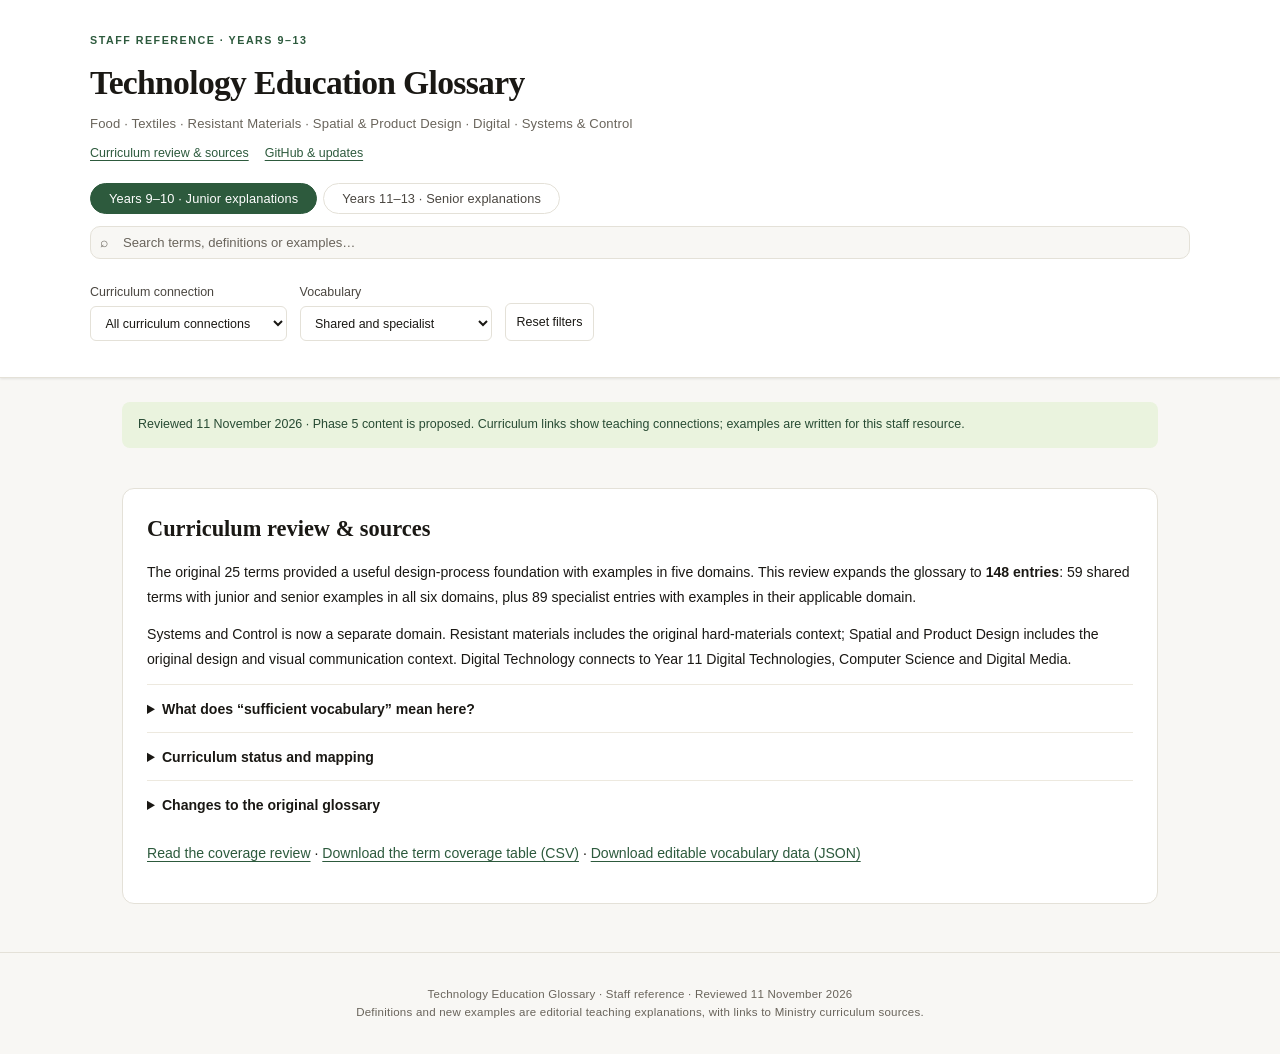
==== index.template.html @ 0e72cec4 "Expand staff glossary to 148 entries with six domains and curriculum review" ====
<!DOCTYPE html>
<html lang="en-NZ">
<head>
<meta charset="utf-8">
<meta name="viewport" content="width=device-width, initial-scale=1">
<meta name="description" content="A staff technology education glossary with junior and senior explanations, six technology domains and curriculum connections.">
<title>Technology Education Glossary</title>
<link rel="stylesheet" href="style.css?v=20261111">
</head>
<body>
<a class="skip-link" href="#termList">Skip to glossary</a>
<header class="site-header">
 <div class="header-top">
  <div class="eyebrow">STAFF REFERENCE · YEARS 9–13</div>
  <h1>Technology Education Glossary</h1>
  <p>Food · Textiles · Resistant Materials · Spatial &amp; Product Design · Digital · Systems &amp; Control</p>
  <div class="top-links"><a href="#review">Curriculum review &amp; sources</a><a href="https://github.com/AliaM001/tech-glossary">GitHub &amp; updates</a></div>
 </div>
 <div class="header-controls">
  <div class="level-toggle" role="group" aria-label="Explanation level">
   <button class="level-btn active" data-level="junior" aria-pressed="true">Years 9–10 · Junior explanations</button>
   <button class="level-btn" data-level="senior" aria-pressed="false">Years 11–13 · Senior explanations</button>
  </div>
  <div class="search-filter-row">
   <div class="search-wrap"><label for="searchInput" class="sr-only">Search glossary terms, definitions and examples</label><span class="search-icon" aria-hidden="true">⌕</span><input type="search" id="searchInput" placeholder="Search terms, definitions or examples…"></div>
  </div>
  <div class="filter-pills" id="filterRow" role="group" aria-label="Technology domain"></div>
  <div class="select-row">
   <label for="curriculumSelect">Curriculum connection <select id="curriculumSelect"><option value="all">All curriculum connections</option><option value="nzc">NZC 2007+ framework</option><option value="p4">Phase 4 · Years 9–10</option><option value="p5">Phase 5 · Proposed content</option></select></label>
   <label for="kindSelect">Vocabulary <select id="kindSelect"><option value="all">Shared and specialist</option><option value="shared">Shared across six domains</option><option value="specialist">Specialist vocabulary</option></select></label>
   <button class="reset-btn" id="resetBtn">Reset filters</button>
  </div>
  <div class="alpha-row" id="alphaBar" role="group" aria-label="First letter of term"></div>
 </div>
</header>
<main>
 <div class="review-note">Reviewed 11 November 2026 · Phase 5 content is proposed. Curriculum links show teaching connections; examples are written for this staff resource.</div>
 <div class="count-label" id="countLabel" aria-live="polite" role="status"></div>
 <div id="termList" tabindex="-1"></div>
 <section id="review" class="review-section" aria-labelledby="reviewTitle">
  <h2 id="reviewTitle">Curriculum review &amp; sources</h2>
  <p>The original 25 terms provided a useful design-process foundation with examples in five domains. This review expands the glossary to <strong>148 entries</strong>: 59 shared terms with junior and senior examples in all six domains, plus 89 specialist entries with examples in their applicable domain.</p>
  <p>Systems and Control is now a separate domain. Resistant materials includes the original hard-materials context; Spatial and Product Design includes the original design and visual communication context. Digital Technology connects to Year 11 Digital Technologies, Computer Science and Digital Media.</p>
  <details><summary>What does “sufficient vocabulary” mean here?</summary>
   <p>This is a broad foundation for staff planning, assessed by coverage of curriculum strands and recurring disciplinary concepts, rather than a minimum word count. It supports vocabulary teaching across NZC 2007+, Phase 4 and the proposed Phase 5 subject pathways. It is not a statement-by-statement certification of a teaching programme or an NCEA assessment guide.</p>
   <p>Specialist entries group some related concepts. Staff should unpack them in their units, teach the exact tools, techniques, ingredients, materials and software used, and revisit vocabulary as the proposed senior content develops. Junior explanations make advanced terms approachable; they do not imply that all senior concepts are compulsory in Years 9–10.</p>
  </details>
  <details><summary>Curriculum status and mapping</summary>
   <ul>
    <li><strong>NZC 2007+:</strong> the existing Technology framework, including the 2017 digital technology revision. Review connections cover technological practice, technological knowledge and nature of technology, including all eight achievement-objective components.</li>
    <li><strong>Phase 4:</strong> Years 9–10 content in the 2026 National Curriculum Statement. The review uses Schedule 2, pp. 274–280: Design, Make, and Innovate; Spatial and Product Design; Materials Technology; Food and Processing; Systems and Control; and Digital Technology.</li>
    <li><strong>Phase 5:</strong> the eight October 2026 subject teaching documents. Tāhūrangi identifies this content as proposed, with formal status and assessment information pending and staged use planned from 2028–2030. The current senior curriculum remains in effect during transition.</li>
   </ul>
   <p>Each card links to the relevant source and location. “Teaching connection” is an editorial mapping, not a claim that the exact glossary term appears verbatim in a mandatory statement. Level and domain filters change the examples shown. Curriculum filters show entries with a mapped connection; they are not year-level teaching checklists.</p>
  </details>
  <details><summary>Changes to the original glossary</summary>
   <p>All original entries and examples are retained. Systems and Control examples are added to every original entry. Seven definitions are revised: Attribute, Context, Critical evaluation, Manipulating materials, Sustainability, Transformation processes, and Usability testing. The revisions avoid rigid distinctions, acknowledge contextual judgement and remove an assumption that usability tests must use think-aloud.</p>
   <p>Numerical values in examples are illustrative design targets or scenarios. Use appropriate expert guidance and school procedures when establishing actual safety limits or operating requirements.</p>
  </details>
  <p><a href="CURRICULUM-REVIEW.md">Read the coverage review</a> · <a href="coverage.csv" download>Download the term coverage table (CSV)</a> · <a href="terms.json" download>Download editable vocabulary data (JSON)</a></p>
  <div id="sourceList"></div>
 </section>
</main>
<footer>Technology Education Glossary · Staff reference · Reviewed 11 November 2026<br>Definitions and new examples are editorial teaching explanations, with links to Ministry curriculum sources.</footer>
<noscript><p class="review-note">JavaScript is required for search and glossary cards. You can <a href="terms.json">read the vocabulary data</a> or <a href="CURRICULUM-REVIEW.md">open the curriculum review</a>.</p></noscript>
<script id="glossary-data" type="application/json">__GLOSSARY_DATA__</script>
<script src="app.js?v=20261111"></script>
</body>
</html>
---- style.css ----
*, *::before, *::after { box-sizing: border-box; margin: 0; padding: 0; }

  :root {
    --bg: #f8f7f4;
    --surface: #ffffff;
    --border: #e4e1d8;
    --border-light: #ede9df;
    --text-primary: #1a1814;
    --text-secondary: #4a4640;
    --text-muted: #8a867e;
    --accent: #2d5a3d;
    --accent-light: #eaf3de;
    --radius-sm: 6px;
    --radius-md: 10px;
    --radius-lg: 14px;
    --shadow: 0 1px 3px rgba(0,0,0,0.06), 0 1px 2px rgba(0,0,0,0.04);
  }

  body {
    font-family: 'Georgia', 'Times New Roman', serif;
    background: var(--bg);
    color: var(--text-primary);
    min-height: 100vh;
    line-height: 1.6;
  }

  /* HEADER */
  .site-header {
    background: var(--surface);
    border-bottom: 1px solid var(--border);
    padding: 2rem 2rem 1.5rem;
    position: sticky;
    top: 0;
    z-index: 100;
    box-shadow: var(--shadow);
  }

  .header-top {
    max-width: 1100px;
    margin: 0 auto 1.25rem;
  }

  .header-top h1 {
    font-size: clamp(1.15rem, 2.5vw, 1.5rem);
    font-weight: 700;
    letter-spacing: -0.02em;
    color: var(--text-primary);
    margin-bottom: 0.2rem;
  }

  .header-top p {
    font-size: 0.82rem;
    color: var(--text-muted);
    font-family: 'Helvetica Neue', Arial, sans-serif;
    letter-spacing: 0.01em;
  }

  .header-controls {
    max-width: 1100px;
    margin: 0 auto;
    display: flex;
    flex-direction: column;
    gap: 0.75rem;
  }

  /* LEVEL TOGGLE */
  .level-toggle {
    display: flex;
    gap: 6px;
  }

  .level-btn {
    font-family: 'Helvetica Neue', Arial, sans-serif;
    font-size: 0.8rem;
    font-weight: 500;
    padding: 7px 18px;
    border-radius: 30px;
    border: 1.5px solid var(--border);
    cursor: pointer;
    background: var(--surface);
    color: var(--text-secondary);
    transition: all 0.15s;
    letter-spacing: 0.01em;
  }

  .level-btn.active {
    background: var(--accent);
    color: #fff;
    border-color: var(--accent);
  }

  .level-btn:hover:not(.active) {
    border-color: var(--accent);
    color: var(--accent);
  }

  /* SEARCH + FILTERS */
  .search-filter-row {
    display: flex;
    gap: 8px;
    flex-wrap: wrap;
    align-items: center;
  }

  .search-wrap {
    position: relative;
    flex: 1;
    min-width: 200px;
  }

  .search-icon {
    position: absolute;
    left: 10px;
    top: 50%;
    transform: translateY(-50%);
    color: var(--text-muted);
    pointer-events: none;
    font-size: 0.85rem;
  }

  #searchInput {
    font-family: 'Helvetica Neue', Arial, sans-serif;
    font-size: 0.82rem;
    width: 100%;
    padding: 8px 12px 8px 32px;
    border: 1px solid var(--border);
    border-radius: var(--radius-md);
    background: var(--bg);
    color: var(--text-primary);
    outline: none;
    transition: border-color 0.15s;
  }

  #searchInput:focus { border-color: var(--accent); }
  #searchInput::placeholder { color: var(--text-muted); }

  .filter-pills {
    display: flex;
    gap: 5px;
    flex-wrap: wrap;
  }

  .pill {
    font-family: 'Helvetica Neue', Arial, sans-serif;
    font-size: 0.72rem;
    font-weight: 500;
    padding: 5px 11px;
    border-radius: 20px;
    border: 1px solid var(--border);
    cursor: pointer;
    background: var(--surface);
    color: var(--text-secondary);
    transition: all 0.12s;
    letter-spacing: 0.01em;
    white-space: nowrap;
  }

  .pill:hover { border-color: var(--text-secondary); }
  .pill.active { font-weight: 600; }

  .pill-all.active { background: var(--text-primary); color: #fff; border-color: var(--text-primary); }
  .pill-food.active { background: #3B6D11; color: #fff; border-color: #3B6D11; }
  .pill-textiles.active { background: #993556; color: #fff; border-color: #993556; }
  .pill-hard.active { background: #854F0B; color: #fff; border-color: #854F0B; }
  .pill-design.active { background: #534AB7; color: #fff; border-color: #534AB7; }
  .pill-digital.active { background: #185FA5; color: #fff; border-color: #185FA5; }

  /* ALPHA BAR */
  .alpha-row {
    display: flex;
    gap: 3px;
    flex-wrap: wrap;
  }

  .alpha-btn {
    font-family: 'Helvetica Neue', Arial, sans-serif;
    font-size: 0.72rem;
    font-weight: 500;
    padding: 3px 7px;
    border-radius: var(--radius-sm);
    border: 1px solid var(--border-light);
    cursor: pointer;
    background: transparent;
    color: var(--text-muted);
    transition: all 0.12s;
  }

  .alpha-btn:hover { border-color: var(--text-secondary); color: var(--text-secondary); }
  .alpha-btn.active { background: var(--surface); border-color: var(--border); color: var(--text-primary); font-weight: 600; box-shadow: var(--shadow); }

  /* MAIN */
  main {
    max-width: 1100px;
    margin: 0 auto;
    padding: 1.5rem 2rem 3rem;
  }

  .count-label {
    font-family: 'Helvetica Neue', Arial, sans-serif;
    font-size: 0.75rem;
    color: var(--text-muted);
    margin-bottom: 1rem;
    letter-spacing: 0.02em;
    text-transform: uppercase;
  }

  /* TERM CARDS */
  .term-card {
    background: var(--surface);
    border: 1px solid var(--border);
    border-radius: var(--radius-lg);
    padding: 1.25rem 1.5rem;
    margin-bottom: 10px;
    box-shadow: var(--shadow);
  }

  .term-name {
    font-size: 1.1rem;
    font-weight: 700;
    color: var(--text-primary);
    margin-bottom: 0.5rem;
    letter-spacing: -0.01em;
  }

  .def-text {
    font-size: 0.88rem;
    color: var(--text-secondary);
    line-height: 1.7;
    margin-bottom: 1rem;
  }

  .examples-label {
    font-family: 'Helvetica Neue', Arial, sans-serif;
    font-size: 0.68rem;
    font-weight: 600;
    color: var(--text-muted);
    letter-spacing: 0.08em;
    text-transform: uppercase;
    margin-bottom: 8px;
  }

  .examples-grid {
    display: grid;
    grid-template-columns: repeat(auto-fit, minmax(180px, 1fr));
    gap: 7px;
  }

  .ex-chip {
    font-family: 'Helvetica Neue', Arial, sans-serif;
    font-size: 0.75rem;
    padding: 9px 11px;
    border-radius: var(--radius-md);
    border: 1px solid;
    line-height: 1.5;
  }

  .ex-chip .area {
    font-weight: 700;
    display: block;
    margin-bottom: 5px;
    font-size: 0.68rem;
    text-transform: uppercase;
    letter-spacing: 0.04em;
  }

  .ex-chip ul {
    margin: 0;
    padding: 0 0 0 14px;
    list-style: disc;
  }

  .ex-chip ul li {
    margin-bottom: 3px;
  }

  .ex-food { background: #EAF3DE; border-color: #97C459; color: #1f4008; }
  .ex-food .area { color: #2d5a12; }
  .ex-textiles { background: #FBEAF0; border-color: #ED93B1; color: #3d0f1e; }
  .ex-textiles .area { color: #7a2645; }
  .ex-hard { background: #FAEEDA; border-color: #EF9F27; color: #321b01; }
  .ex-hard .area { color: #6b3d08; }
  .ex-design { background: #EEEDFE; border-color: #AFA9EC; color: #1e1848; }
  .ex-design .area { color: #433ca0; }
  .ex-digital { background: #E6F1FB; border-color: #85B7EB; color: #031d36; }
  .ex-digital .area { color: #124b87; }

  .no-results {
    text-align: center;
    padding: 4rem 1rem;
    color: var(--text-muted);
    font-size: 0.9rem;
  }

  /* FOOTER */
  footer {
    text-align: center;
    padding: 2rem;
    font-family: 'Helvetica Neue', Arial, sans-serif;
    font-size: 0.72rem;
    color: var(--text-muted);
    border-top: 1px solid var(--border);
    letter-spacing: 0.02em;
  }

  @media (max-width: 600px) {
    .site-header { padding: 1.25rem 1rem 1rem; }
    main { padding: 1rem 1rem 2rem; }
    .examples-grid { grid-template-columns: 1fr; }
  }

/* Staff reference additions */
:root { --text-muted: #69645b; }
.site-header { position: static; }
.eyebrow { font: 700 .67rem/1.5 Arial,sans-serif; letter-spacing:.14em; color:var(--accent); margin-bottom:.5rem; }
.header-top h1 { font-size:clamp(1.5rem,3vw,2.1rem); }
.top-links { display:flex; flex-wrap:wrap; gap:1rem; margin-top:.65rem; font: .78rem/1.5 Arial,sans-serif; }
a { color:var(--accent); text-underline-offset:3px; }
button, input, select, summary { touch-action:manipulation; }
button:focus-visible, input:focus-visible, select:focus-visible, a:focus-visible, summary:focus-visible { outline:3px solid #a86623; outline-offset:3px; }
.level-toggle { flex-wrap:wrap; }
.select-row { display:flex; flex-wrap:wrap; gap:.8rem; align-items:end; font:.78rem/1.5 Arial,sans-serif; }
.select-row label { display:flex; flex-direction:column; gap:.25rem; color:var(--text-secondary); }
select,.reset-btn { padding:.55rem .65rem; border:1px solid var(--border); border-radius:6px; background:white; color:var(--text-primary); font:inherit; }
.reset-btn { cursor:pointer; }
.review-note { padding:.8rem 1rem; margin-bottom:1rem; background:var(--accent-light); border-radius:8px; font:.78rem/1.6 Arial,sans-serif; color:#284b34; }
.term-meta { display:flex; justify-content:space-between; flex-wrap:wrap; gap:.4rem; font:.68rem/1.5 Arial,sans-serif; color:var(--text-muted); margin-bottom:.35rem; }
.term-meta span { color:var(--accent); }
.term-sources { margin-top:1rem; font:.75rem/1.6 Arial,sans-serif; color:var(--text-secondary); }
summary { cursor:pointer; }
.term-sources ul,.review-section ul { padding-left:1.25rem; }
.term-sources li { margin:.5rem 0; }
.pill-systems { background:#f2eafa; color:#6a4284; }
.pill-systems.active { background:#6a4284; color:white; border-color:#6a4284; }
.ex-systems { background:#f6f0fb; border-left:3px solid #9871b0; }
.review-section { margin-top:2.5rem; padding:1.5rem; background:white; border:1px solid var(--border); border-radius:12px; font:.88rem/1.75 Arial,sans-serif; scroll-margin-top:1rem; }
.review-section h2 { font:700 1.4rem/1.4 Georgia,serif; margin-bottom:1rem; }
.review-section h3 { margin:1.2rem 0 .5rem; }
.review-section p { margin:.8rem 0; }
.review-section details { padding:.7rem 0; border-top:1px solid var(--border-light); }
.review-section summary { font-weight:600; }
.review-section li { margin:.65rem 0; }
.sr-only { position:absolute; width:1px; height:1px; padding:0; margin:-1px; overflow:hidden; clip:rect(0,0,0,0); white-space:nowrap; border:0; }
.skip-link { position:absolute; top:-100px; left:1rem; z-index:1000; padding:.7rem 1rem; background:white; }
.skip-link:focus { top:1rem; }
@media(max-width:600px) { .select-row label { width:100%; } select { width:100%; max-width:100%; } .review-section { padding:1rem; } .top-links { gap:.65rem; } .alpha-row { flex-wrap:wrap; } }
@media print { .header-controls,.top-links,.reset-btn { display:none; } .site-header { box-shadow:none; } .term-card { break-inside:avoid; box-shadow:none; } .examples-grid { display:block; } .ex-chip { margin-bottom:.5rem; } }
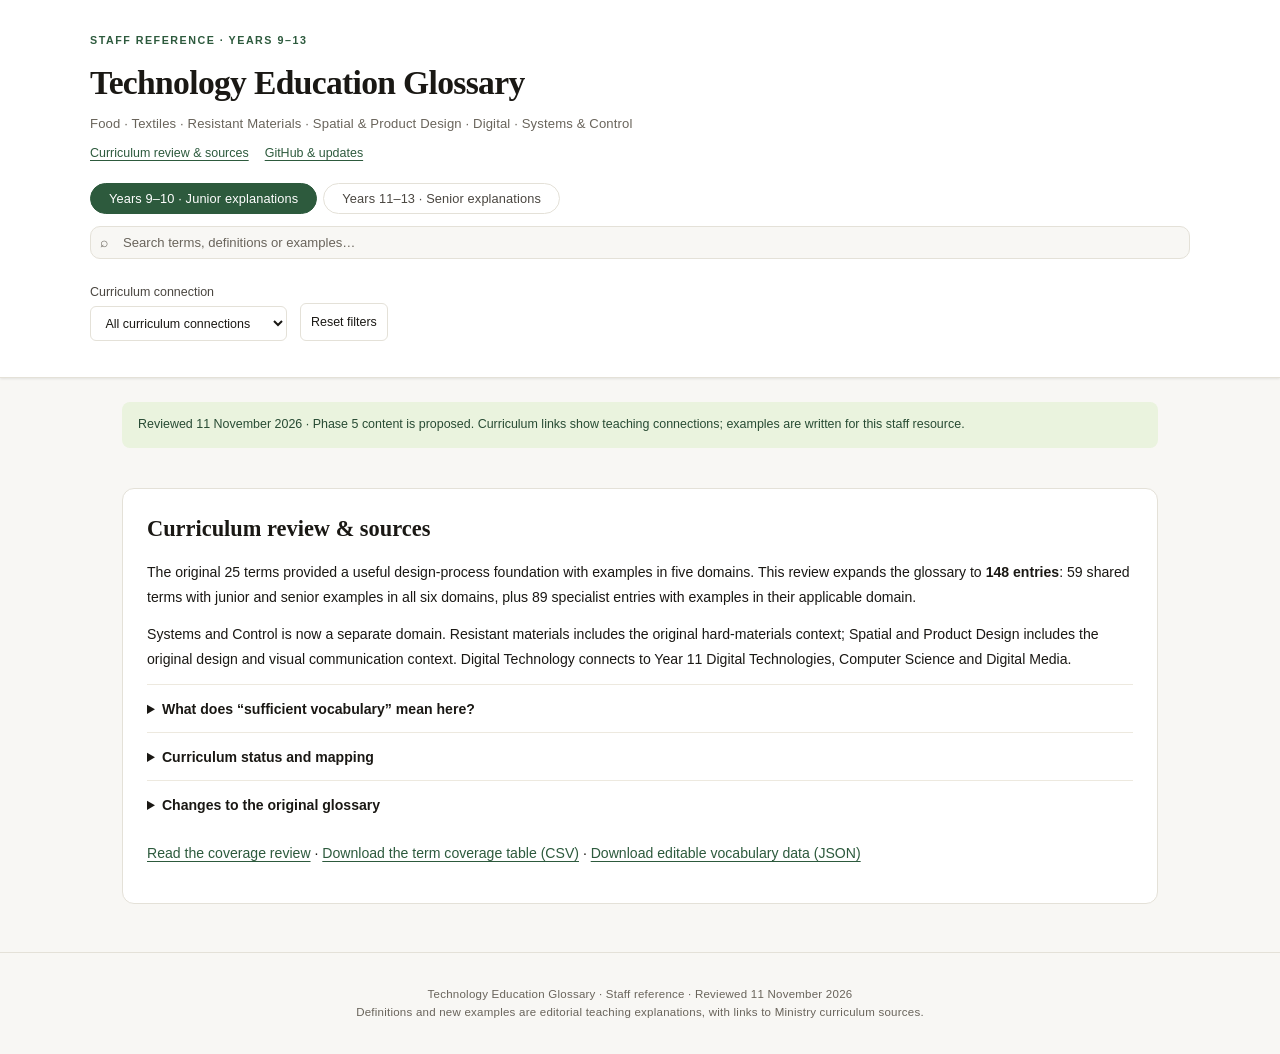
==== commit a1ed507e: "Remove Vocabulary dropdown" ====
--- a/index.template.html
+++ b/index.template.html
@@ -27,7 +27,6 @@
   <div class="filter-pills" id="filterRow" role="group" aria-label="Technology domain"></div>
   <div class="select-row">
    <label for="curriculumSelect">Curriculum connection <select id="curriculumSelect"><option value="all">All curriculum connections</option><option value="nzc">NZC 2007+ framework</option><option value="p4">Phase 4 · Years 9–10</option><option value="p5">Phase 5 · Proposed content</option></select></label>
-   <label for="kindSelect">Vocabulary <select id="kindSelect"><option value="all">Shared and specialist</option><option value="shared">Shared across six domains</option><option value="specialist">Specialist vocabulary</option></select></label>
    <button class="reset-btn" id="resetBtn">Reset filters</button>
   </div>
   <div class="alpha-row" id="alphaBar" role="group" aria-label="First letter of term"></div>
@@ -64,7 +63,7 @@
 <footer>Technology Education Glossary · Staff reference · Reviewed 11 November 2026<br>Definitions and new examples are editorial teaching explanations, with links to Ministry curriculum sources.</footer>
 <noscript><p class="review-note">JavaScript is required for search and glossary cards. You can <a href="terms.json">read the vocabulary data</a> or <a href="CURRICULUM-REVIEW.md">open the curriculum review</a>.</p></noscript>
 <script id="glossary-data" type="application/json">__GLOSSARY_DATA__</script>
-<script src="app.js?v=20261111"></script>
+<script src="app.js?v=20261111-2"></script>
 </body>
 </html>
 
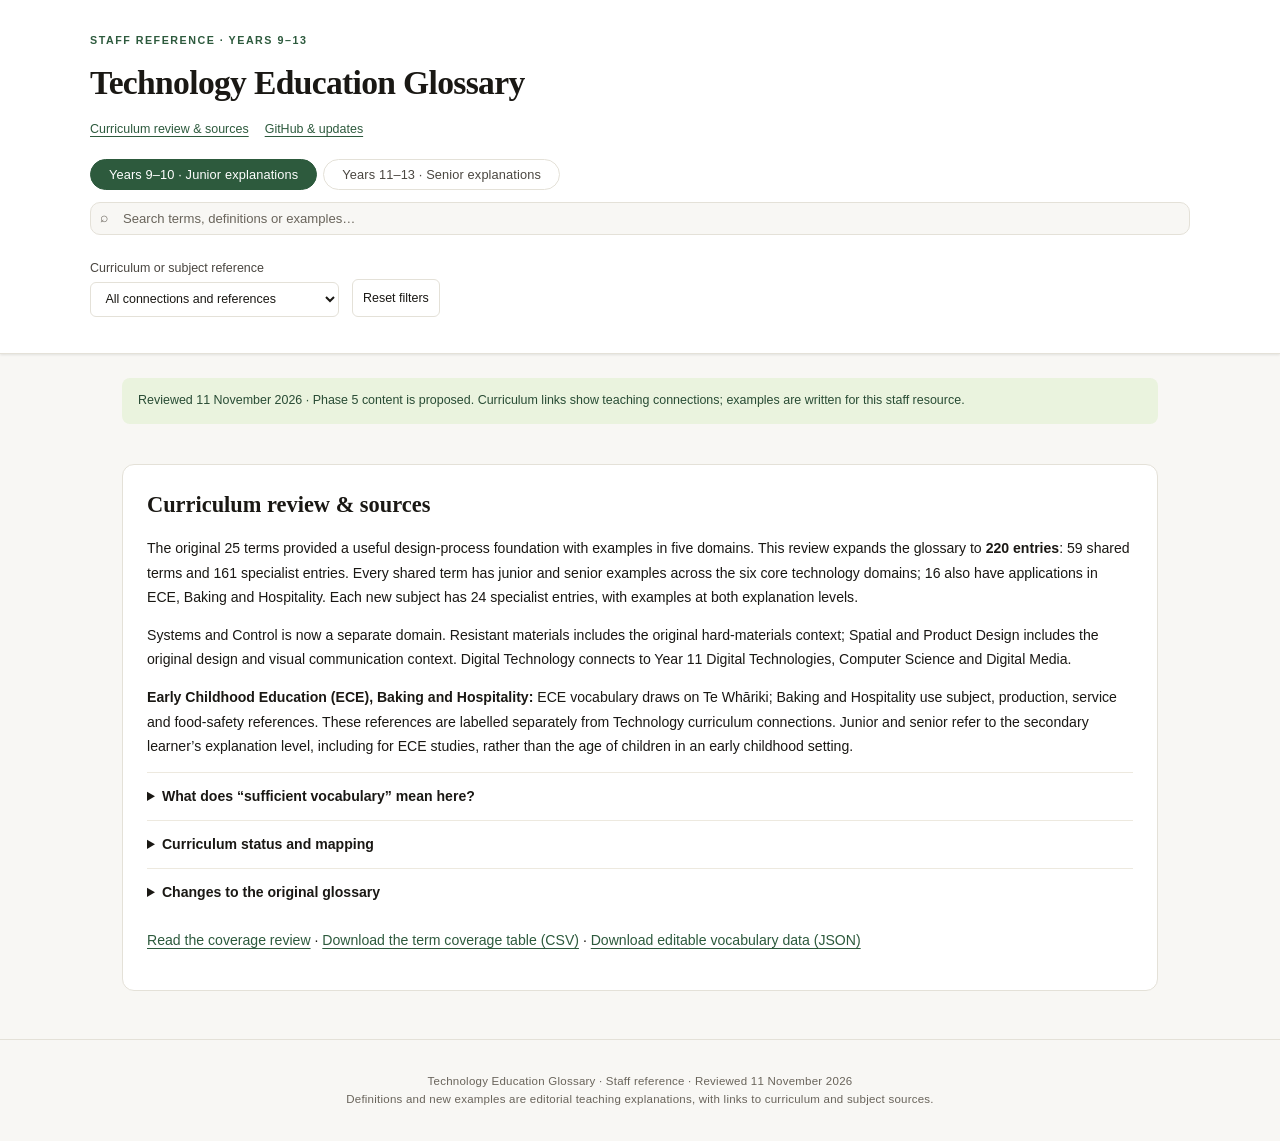
==== commit d590053f: "Add ECE, Baking and Hospitality vocabulary and simplify glossary controls" ====
--- a/index.template.html
+++ b/index.template.html
@@ -3,9 +3,9 @@
 <head>
 <meta charset="utf-8">
 <meta name="viewport" content="width=device-width, initial-scale=1">
-<meta name="description" content="A staff technology education glossary with junior and senior explanations, six technology domains and curriculum connections.">
+<meta name="description" content="A staff technology education glossary with junior and senior explanations, nine subject areas, examples and curriculum connections.">
 <title>Technology Education Glossary</title>
-<link rel="stylesheet" href="style.css?v=20261111">
+<link rel="stylesheet" href="style.css?v=20261111-3">
 </head>
 <body>
 <a class="skip-link" href="#termList">Skip to glossary</a>
@@ -13,7 +13,6 @@
  <div class="header-top">
   <div class="eyebrow">STAFF REFERENCE · YEARS 9–13</div>
   <h1>Technology Education Glossary</h1>
-  <p>Food · Textiles · Resistant Materials · Spatial &amp; Product Design · Digital · Systems &amp; Control</p>
   <div class="top-links"><a href="#review">Curriculum review &amp; sources</a><a href="https://github.com/AliaM001/tech-glossary">GitHub &amp; updates</a></div>
  </div>
  <div class="header-controls">
@@ -24,9 +23,9 @@
   <div class="search-filter-row">
    <div class="search-wrap"><label for="searchInput" class="sr-only">Search glossary terms, definitions and examples</label><span class="search-icon" aria-hidden="true">⌕</span><input type="search" id="searchInput" placeholder="Search terms, definitions or examples…"></div>
   </div>
-  <div class="filter-pills" id="filterRow" role="group" aria-label="Technology domain"></div>
+  <div class="filter-pills" id="filterRow" role="group" aria-label="Subject area"></div>
   <div class="select-row">
-   <label for="curriculumSelect">Curriculum connection <select id="curriculumSelect"><option value="all">All curriculum connections</option><option value="nzc">NZC 2007+ framework</option><option value="p4">Phase 4 · Years 9–10</option><option value="p5">Phase 5 · Proposed content</option></select></label>
+   <label for="curriculumSelect">Curriculum or subject reference <select id="curriculumSelect"><option value="all">All connections and references</option><option value="nzc">NZC 2007+ framework</option><option value="p4">Phase 4 · Years 9–10</option><option value="p5">Phase 5 · Proposed content</option><option value="subject">ECE, Baking &amp; Hospitality references</option></select></label>
    <button class="reset-btn" id="resetBtn">Reset filters</button>
   </div>
   <div class="alpha-row" id="alphaBar" role="group" aria-label="First letter of term"></div>
@@ -38,8 +37,9 @@
  <div id="termList" tabindex="-1"></div>
  <section id="review" class="review-section" aria-labelledby="reviewTitle">
   <h2 id="reviewTitle">Curriculum review &amp; sources</h2>
-  <p>The original 25 terms provided a useful design-process foundation with examples in five domains. This review expands the glossary to <strong>148 entries</strong>: 59 shared terms with junior and senior examples in all six domains, plus 89 specialist entries with examples in their applicable domain.</p>
+  <p>The original 25 terms provided a useful design-process foundation with examples in five domains. This review expands the glossary to <strong>220 entries</strong>: 59 shared terms and 161 specialist entries. Every shared term has junior and senior examples across the six core technology domains; 16 also have applications in ECE, Baking and Hospitality. Each new subject has 24 specialist entries, with examples at both explanation levels.</p>
   <p>Systems and Control is now a separate domain. Resistant materials includes the original hard-materials context; Spatial and Product Design includes the original design and visual communication context. Digital Technology connects to Year 11 Digital Technologies, Computer Science and Digital Media.</p>
+  <p><strong>Early Childhood Education (ECE), Baking and Hospitality:</strong> ECE vocabulary draws on Te Whāriki; Baking and Hospitality use subject, production, service and food-safety references. These references are labelled separately from Technology curriculum connections. Junior and senior refer to the secondary learner’s explanation level, including for ECE studies, rather than the age of children in an early childhood setting.</p>
   <details><summary>What does “sufficient vocabulary” mean here?</summary>
    <p>This is a broad foundation for staff planning, assessed by coverage of curriculum strands and recurring disciplinary concepts, rather than a minimum word count. It supports vocabulary teaching across NZC 2007+, Phase 4 and the proposed Phase 5 subject pathways. It is not a statement-by-statement certification of a teaching programme or an NCEA assessment guide.</p>
    <p>Specialist entries group some related concepts. Staff should unpack them in their units, teach the exact tools, techniques, ingredients, materials and software used, and revisit vocabulary as the proposed senior content develops. Junior explanations make advanced terms approachable; they do not imply that all senior concepts are compulsory in Years 9–10.</p>
@@ -50,7 +50,7 @@
     <li><strong>Phase 4:</strong> Years 9–10 content in the 2026 National Curriculum Statement. The review uses Schedule 2, pp. 274–280: Design, Make, and Innovate; Spatial and Product Design; Materials Technology; Food and Processing; Systems and Control; and Digital Technology.</li>
     <li><strong>Phase 5:</strong> the eight October 2026 subject teaching documents. Tāhūrangi identifies this content as proposed, with formal status and assessment information pending and staged use planned from 2028–2030. The current senior curriculum remains in effect during transition.</li>
    </ul>
-   <p>Each card links to the relevant source and location. “Teaching connection” is an editorial mapping, not a claim that the exact glossary term appears verbatim in a mandatory statement. Level and domain filters change the examples shown. Curriculum filters show entries with a mapped connection; they are not year-level teaching checklists.</p>
+   <p>Each card links to the relevant source and location. “Teaching connection” is an editorial mapping, not a claim that the exact glossary term appears verbatim in a mandatory statement. Level and subject buttons change the examples shown. The reference filter shows entries with a mapped curriculum connection or subject reference; it is not a year-level teaching checklist.</p>
   </details>
   <details><summary>Changes to the original glossary</summary>
    <p>All original entries and examples are retained. Systems and Control examples are added to every original entry. Seven definitions are revised: Attribute, Context, Critical evaluation, Manipulating materials, Sustainability, Transformation processes, and Usability testing. The revisions avoid rigid distinctions, acknowledge contextual judgement and remove an assumption that usability tests must use think-aloud.</p>
@@ -60,10 +60,10 @@
   <div id="sourceList"></div>
  </section>
 </main>
-<footer>Technology Education Glossary · Staff reference · Reviewed 11 November 2026<br>Definitions and new examples are editorial teaching explanations, with links to Ministry curriculum sources.</footer>
+<footer>Technology Education Glossary · Staff reference · Reviewed 11 November 2026<br>Definitions and new examples are editorial teaching explanations, with links to curriculum and subject sources.</footer>
 <noscript><p class="review-note">JavaScript is required for search and glossary cards. You can <a href="terms.json">read the vocabulary data</a> or <a href="CURRICULUM-REVIEW.md">open the curriculum review</a>.</p></noscript>
 <script id="glossary-data" type="application/json">__GLOSSARY_DATA__</script>
-<script src="app.js?v=20261111-2"></script>
+<script src="app.js?v=20261111-3"></script>
 </body>
 </html>
 
--- a/style.css
+++ b/style.css
@@ -345,4 +345,15 @@
 .skip-link:focus { top:1rem; }
 @media(max-width:600px) { .select-row label { width:100%; } select { width:100%; max-width:100%; } .review-section { padding:1rem; } .top-links { gap:.65rem; } .alpha-row { flex-wrap:wrap; } }
 @media print { .header-controls,.top-links,.reset-btn { display:none; } .site-header { box-shadow:none; } .term-card { break-inside:avoid; box-shadow:none; } .examples-grid { display:block; } .ex-chip { margin-bottom:.5rem; } }
-
+
+/* Additional staff subject areas */
+.pill-ece.active { background:#28665e; color:white; border-color:#28665e; }
+.pill-baking.active { background:#86521e; color:white; border-color:#86521e; }
+.pill-hospitality.active { background:#8b3f52; color:white; border-color:#8b3f52; }
+.ex-ece { background:#e5f3ef; border-color:#6da99c; color:#173e36; }
+.ex-ece .area { color:#20584e; }
+.ex-baking { background:#fff1dc; border-color:#c99b55; color:#583609; }
+.ex-baking .area { color:#70430d; }
+.ex-hospitality { background:#f9e9ee; border-color:#cb8a9b; color:#5c2536; }
+.ex-hospitality .area { color:#7a3348; }
+
